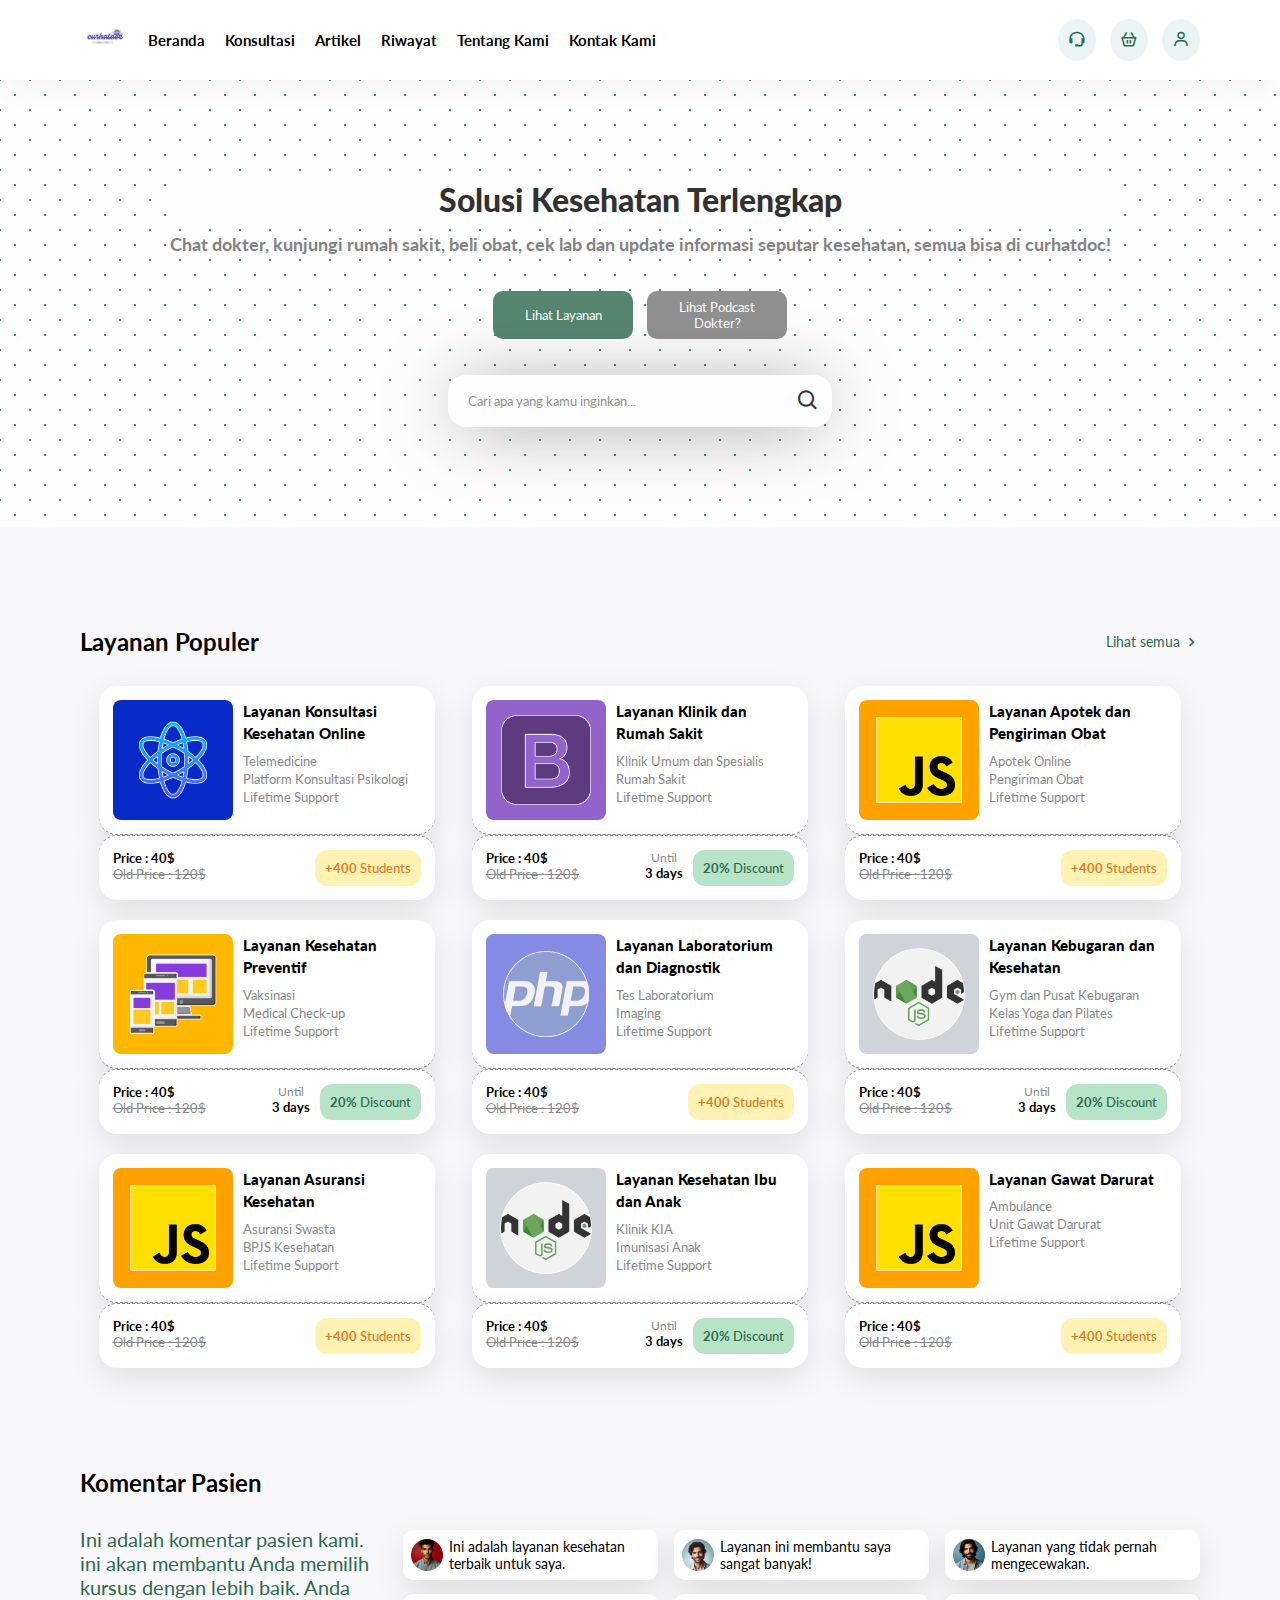
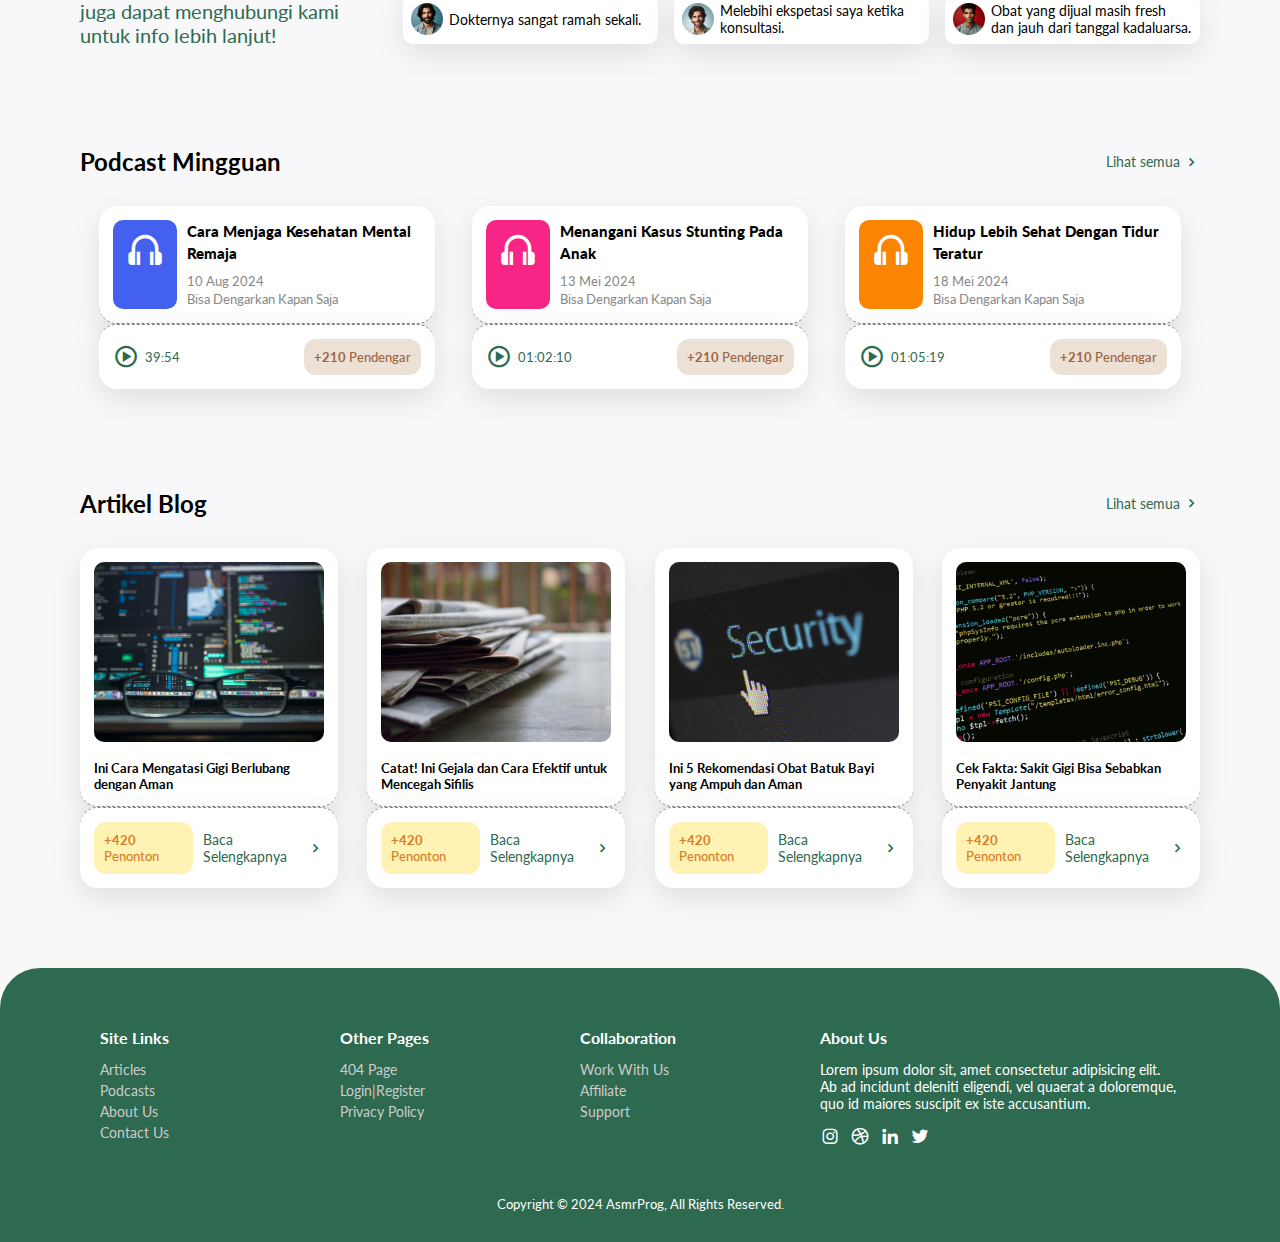
==== index.html @ 65552d1b "first commit" ====
<!DOCTYPE html>
<html lang="en">

<head>
    <meta charset="UTF-8">
    <meta name="viewport" content="width=device-width, initial-scale=1.0">
    <link href='https://unpkg.com/boxicons@2.1.4/css/boxicons.min.css' rel='stylesheet'>
    <link rel="stylesheet" href="style.css">
    <link rel="icon" href="assests/logo.png">
    <title>curhatdoc | Beli Obat, Tanya Dokter, Cek Lab</title>
</head>

<body>

    <nav>
        <div class="left">
            <div class="logo">
                <img src="assests/logo.png">
            </div>
            <div class="links">
                <a href="#">Beranda</a>
                <a href="#">Konsultasi</a>
                <a href="#">Artikel</a>
                <a href="#">Riwayat</a>
                <a href="#">Tentang Kami</a>
                <a href="#">Kontak Kami</a>
            </div>
        </div>

        <div class="buttons">
            <a href="#"><i class='bx bx-support'></i></a>
            <a href="#"><i class='bx bx-basket'></i></a>
            <a href="#"><i class='bx bx-user'></i></a>
        </div>

    </nav>

    <header>
        <div class="info">
            <h1>Solusi Kesehatan Terlengkap</h1>
            <p>Chat dokter, kunjungi rumah sakit, beli obat, cek lab dan update informasi seputar kesehatan, semua bisa di curhatdoc!</p>
        </div>
        <div class="buttons">
            <button class="see-all">Lihat Layanan</button>
            <button>Lihat Podcast Dokter?</button>
        </div>
        <div class="search">
            <input type="text" placeholder="Cari apa yang kamu inginkan...">
            <button><i class='bx bx-search'></i></button>
        </div>
    </header>

    <div class="content">
        <div class="separator">
            <h2>Layanan Populer</h2>
            <a href="#">Lihat semua <i class='bx bx-chevron-right'></i></a>
        </div>

        <div class="courses">
            <div class="item">
                <div class="top">
                    <img src="assests/course-1.jpg">
                    <div class="info">
                        <a href="#">Layanan Konsultasi Kesehatan Online</a>
                        <p>Telemedicine</p>
                        <p>Platform Konsultasi Psikologi</p>
                        <p>Lifetime Support</p>
                    </div>
                </div>
                <div class="bottom">
                    <div class="price">
                        <h5>Price : 40$</h5>
                        <p>Old Price : 120$</p>
                    </div>
                    <h5 class="tag"><span>+400</span> Students</h5>
                </div>
            </div>
            <div class="item">
                <div class="top">
                    <img src="assests/course-2.jpg">
                    <div class="info">
                        <a href="#">Layanan Klinik dan Rumah Sakit</a>
                        <p>Klinik Umum dan Spesialis</p>
                        <p>Rumah Sakit</p>
                        <p>Lifetime Support</p>
                    </div>
                </div>
                <div class="bottom">
                    <div class="price">
                        <h5>Price : 40$</h5>
                        <p>Old Price : 120$</p>
                    </div>
                    <div class="discount">
                        <div class="time">
                            <p>Until</p>
                            <h5>3 days</h5>
                        </div>
                        <h5><span>20%</span> Discount</h5>
                    </div>
                </div>
            </div>
            <div class="item">
                <div class="top">
                    <img src="assests/course-3.jpg">
                    <div class="info">
                        <a href="#">Layanan Apotek dan Pengiriman Obat</a>
                        <p>Apotek Online</p>
                        <p>Pengiriman Obat</p>
                        <p>Lifetime Support</p>
                    </div>
                </div>
                <div class="bottom">
                    <div class="price">
                        <h5>Price : 40$</h5>
                        <p>Old Price : 120$</p>
                    </div>
                    <h5 class="tag"><span>+400</span> Students</h5>
                </div>
            </div>
            <div class="item">
                <div class="top">
                    <img src="assests/course-4.jpg">
                    <div class="info">
                        <a href="#">Layanan Kesehatan Preventif</a>
                        <p>Vaksinasi</p>
                        <p>Medical Check-up</p>
                        <p>Lifetime Support</p>
                    </div>
                </div>
                <div class="bottom">
                    <div class="price">
                        <h5>Price : 40$</h5>
                        <p>Old Price : 120$</p>
                    </div>
                    <div class="discount">
                        <div class="time">
                            <p>Until</p>
                            <h5>3 days</h5>
                        </div>
                        <h5><span>20%</span> Discount</h5>
                    </div>
                </div>
            </div>
            <div class="item">
                <div class="top">
                    <img src="assests/course-5.jpg">
                    <div class="info">
                        <a href="#">Layanan Laboratorium dan Diagnostik</a>
                        <p>Tes Laboratorium</p>
                        <p>Imaging</p>
                        <p>Lifetime Support</p>
                    </div>
                </div>
                <div class="bottom">
                    <div class="price">
                        <h5>Price : 40$</h5>
                        <p>Old Price : 120$</p>
                    </div>
                    <h5 class="tag"><span>+400</span> Students</h5>
                </div>
            </div>
            <div class="item">
                <div class="top">
                    <img src="assests/course-6.jpg">
                    <div class="info">
                        <a href="#">Layanan Kebugaran dan Kesehatan</a>
                        <p>Gym dan Pusat Kebugaran</p>
                        <p>Kelas Yoga dan Pilates</p>
                        <p>Lifetime Support</p>
                    </div>
                </div>
                <div class="bottom">
                    <div class="price">
                        <h5>Price : 40$</h5>
                        <p>Old Price : 120$</p>
                    </div>
                    <div class="discount">
                        <div class="time">
                            <p>Until</p>
                            <h5>3 days</h5>
                        </div>
                        <h5><span>20%</span> Discount</h5>
                    </div>
                </div>
            </div>
            <div class="item">
                <div class="top">
                    <img src="assests/course-3.jpg">
                    <div class="info">
                        <a href="#">Layanan Asuransi Kesehatan</a>
                        <p>Asuransi Swasta</p>
                        <p>BPJS Kesehatan</p>
                        <p>Lifetime Support</p>
                    </div>
                </div>
                <div class="bottom">
                    <div class="price">
                        <h5>Price : 40$</h5>
                        <p>Old Price : 120$</p>
                    </div>
                    <h5 class="tag"><span>+400</span> Students</h5>
                </div>
            </div>
            <div class="item">
                <div class="top">
                    <img src="assests/course-6.jpg">
                    <div class="info">
                        <a href="#">Layanan Kesehatan Ibu dan Anak</a>
                        <p>Klinik KIA</p>
                        <p>Imunisasi Anak</p>
                        <p>Lifetime Support</p>
                    </div>
                </div>
                <div class="bottom">
                    <div class="price">
                        <h5>Price : 40$</h5>
                        <p>Old Price : 120$</p>
                    </div>
                    <div class="discount">
                        <div class="time">
                            <p>Until</p>
                            <h5>3 days</h5>
                        </div>
                        <h5><span>20%</span> Discount</h5>
                    </div>
                </div>
            </div>
            <div class="item">
                <div class="top">
                    <img src="assests/course-3.jpg">
                    <div class="info">
                        <a href="#">Layanan Gawat Darurat</a>
                        <p>Ambulance</p>
                        <p>Unit Gawat Darurat</p>
                        <p>Lifetime Support</p>
                    </div>
                </div>
                <div class="bottom">
                    <div class="price">
                        <h5>Price : 40$</h5>
                        <p>Old Price : 120$</p>
                    </div>
                    <h5 class="tag"><span>+400</span> Students</h5>
                </div>
            </div>
        </div>

        <div class="separator">
            <h2>Komentar Pasien</h2>
        </div>

        <div class="comments">
            <p>Ini adalah komentar pasien kami. ini akan membantu Anda memilih kursus dengan lebih baik. Anda juga dapat menghubungi kami untuk info lebih lanjut!</p>
            <div class="right">
                <div class="item">
                    <img src="assests/profile-3.png">
                    <p>Ini adalah layanan kesehatan terbaik untuk saya.</p>
                </div>
                <div class="item">
                    <img src="assests/profile-2.png">
                    <p>Layanan ini membantu saya sangat banyak!</p>
                </div>
                <div class="item">
                    <img src="assests/profile-1.png">
                    <p>Layanan yang tidak pernah mengecewakan.</p>
                </div>
                <div class="item">
                    <img src="assests/profile-1.png">
                    <p>Dokternya sangat ramah sekali.</p>
                </div>
                <div class="item">
                    <img src="assests/profile-2.png">
                    <p>Melebihi ekspetasi saya ketika konsultasi.</p>
                </div>
                <div class="item">
                    <img src="assests/profile-3.png">
                    <p>Obat yang dijual masih fresh dan jauh dari tanggal kadaluarsa.</p>
                </div>

            </div>
        </div>

        <div class="separator">
            <h2>Podcast Mingguan</h2>
            <a href="#">Lihat semua<i class='bx bx-chevron-right'></i></a>
        </div>

        <div class="podcasts">
            <div class="item">
                <div class="top">
                    <i class='bx bx-headphone'></i>
                    <div class="info">
                        <a href="#">Cara Menjaga Kesehatan Mental Remaja</a>
                        <p>10 Aug 2024</p>
                        <p>Bisa Dengarkan Kapan Saja</p>
                    </div>
                </div>
                <div class="bottom">
                    <div class="duration">
                        <i class='bx bx-play-circle'></i>
                        <p>39:54</p>
                    </div>
                    <h5 class="tag"><span>+210</span> Pendengar</h5>
                </div>
            </div>
            <div class="item">
                <div class="top">
                    <i class='bx bx-headphone'></i>
                    <div class="info">
                        <a href="#">Menangani Kasus Stunting Pada Anak</a>
                        <p>13 Mei 2024</p>
                        <p>Bisa Dengarkan Kapan Saja</p>
                    </div>
                </div>
                <div class="bottom">
                    <div class="duration">
                        <i class='bx bx-play-circle'></i>
                        <p>01:02:10</p>
                    </div>
                    <h5 class="tag"><span>+210</span> Pendengar</h5>
                </div>
            </div>
            <div class="item">
                <div class="top">
                    <i class='bx bx-headphone'></i>
                    <div class="info">
                        <a href="#">Hidup Lebih Sehat Dengan Tidur Teratur</a>
                        <p>18 Mei 2024</p>
                        <p>Bisa Dengarkan Kapan Saja</p>
                    </div>
                </div>
                <div class="bottom">
                    <div class="duration">
                        <i class='bx bx-play-circle'></i>
                        <p>01:05:19</p>
                    </div>
                    <h5 class="tag"><span>+210</span> Pendengar</h5>
                </div>
            </div>
        </div>

        <div class="separator">
            <h2>Artikel Blog</h2>
            <a href="#">Lihat semua <i class='bx bx-chevron-right'></i></a>
        </div>

        <div class="articles">
            <div class="item">
                <div class="top">
                    <img src="assests/art-1.jpg">
                    <h5>Ini Cara Mengatasi Gigi Berlubang dengan Aman</h5>
                </div>
                <div class="bottom">
                    <h5><span>+420</span> Penonton</h5>
                    <a href="#">Baca Selengkapnya <i class='bx bx-chevron-right'></i></a>
                </div>
            </div>
            <div class="item">
                <div class="top">
                    <img src="assests/art-2.jpg">
                    <h5>Catat! Ini Gejala dan Cara Efektif untuk Mencegah Sifilis</h5>
                </div>
                <div class="bottom">
                    <h5><span>+420</span> Penonton</h5>
                    <a href="#">Baca Selengkapnya <i class='bx bx-chevron-right'></i></a>
                </div>
            </div>
            <div class="item">
                <div class="top">
                    <img src="assests/art-3.jpg">
                    <h5>Ini 5 Rekomendasi Obat Batuk Bayi yang Ampuh dan Aman</h5>
                </div>
                <div class="bottom">
                    <h5><span>+420</span> Penonton</h5>
                    <a href="#">Baca Selengkapnya <i class='bx bx-chevron-right'></i></a>
                </div>
            </div>
            <div class="item">
                <div class="top">
                    <img src="assests/art-4.jpg">
                    <h5>Cek Fakta: Sakit Gigi Bisa Sebabkan Penyakit Jantung</h5>
                </div>
                <div class="bottom">
                    <h5><span>+420</span> Penonton</h5>
                    <a href="#">Baca Selengkapnya <i class='bx bx-chevron-right'></i></a>
                </div>
            </div>
        </div>

    </div>

    <footer>
        <div class="columns">
            <div class="col">
                <h5>Site Links</h5>
                <a href="#">Articles</a>
                <a href="#">Podcasts</a>
                <a href="#">About Us</a>
                <a href="#">Contact Us</a>
            </div>
            <div class="col">
                <h5>Other Pages</h5>
                <a href="#">404 Page</a>
                <a href="#">Login|Register</a>
                <a href="#">Privacy Policy</a>
            </div>
            <div class="col">
                <h5>Collaboration</h5>
                <a href="#">Work With Us</a>
                <a href="#">Affiliate</a>
                <a href="#">Support</a>
            </div>
            <div class="col last">
                <h5>About Us</h5>
                <p>Lorem ipsum dolor sit, amet consectetur adipisicing elit. Ab ad incidunt deleniti eligendi, vel
                    quaerat a
                    doloremque, quo id maiores suscipit ex iste accusantium.</p>
                <div class="social-links">
                    <i class='bx bxl-instagram'></i>
                    <i class='bx bxl-dribbble'></i>
                    <i class='bx bxl-linkedin'></i>
                    <i class='bx bxl-twitter'></i>
                </div>
            </div>
        </div>
        <div class="copyright">
            <p>Copyright © 2024 AsmrProg, All Rights Reserved.</p>
        </div>
    </footer>


</body>

</html>
---- style.css ----
@import url('https://fonts.googleapis.com/css2?family=Lato:ital,wght@0,100;0,300;0,400;0,700;0,900;1,100;1,300;1,400;1,700;1,900&display=swap');


*{
    margin: 0;
    padding: 0;
    box-sizing: border-box;
    font-family: 'Lato', sans-serif;
}

a{
    text-decoration: none;
    color: #000;
    transition: all 0.3s ease;
}

a:hover{
    color: #4361ee;
}

body{
    background-color: #f8f8f8;
}

nav{
    display: flex;
    align-items: center;
    justify-content: space-between;
    padding: 0 80px;
    height: 80px;
    background-color: #fff;
    box-shadow: rgba(0, 0, 0, 0.1) 0px 20px 25px -5px, rgba(0, 0, 0, 0.04) 0px 10px 10px -5px;
}

nav .left{
    display: flex;
    align-items: center;
    gap: 20px;
}

nav .left .logo img{
    width: 48px;
    height: 48px;
    object-fit: cover;
}

nav .left .links{
    display: flex;
    gap: 20px;
    font-size: 15px;
    font-weight: bold;
}

nav .buttons{
    display: flex;
    gap: 14px;
}

nav .buttons a{
    background-color: #eaf4f4;
    padding: 10px;
    color: #2d6a4f;
    border-radius: 50%;
    font-size: 18px;
}

header{
    display: flex;
    flex-direction: column;
    align-items: center;
    padding: 100px 0;
    justify-content: center;
    text-align: center;
    gap: 26px;
    background-color: #fff;
    opacity: 0.8;
    background-image:  radial-gradient(#2d6a4f 0.75px, transparent 0.75px), radial-gradient(#2d6a4f 0.75px, #ffffff 0.75px);
    background-size: 30px 30px;
    background-position: 0 0,15px 15px;
}

header .info h1{
    font-weight: 900;
    background: #fff;
}

header .info p{
    color: #666;
    font-size: 18px;
    margin-top: 14px;
    font-weight: bold;
    background: #fff;
}

header .buttons{
    display: flex;
    gap: 14px;
    margin-top: 10px;
}

header .buttons button{
    border: none;
    padding: 8px;
    width: 140px;
    border-radius: 10px;
    background-color: #777;
    color: #fff;
    cursor: pointer;
}

header .buttons button.see-all{
    background-color: #2d6a4f;
}

header .search{
    position: relative;
    width: 30%;
    margin-top: 10px;
}

header .search input{
    width: 100%;
    padding: 18px 20px;
    border: none;
    border-radius: 18px;
    box-shadow: 0px 4px 70px -10px rgba(0, 0, 0, 0.6);
    outline: none;
}

header .search button{
    position: absolute;
    right: 0;
    padding: 12px;
    font-size: 24px;
    border: none;
    background-color: transparent;
    cursor: pointer;
}

.content{
    background-color: #f8f8fa;
    padding: 100px 80px 0;
}

.content .separator{
    display: flex;
    align-items: center;
    justify-content: space-between;
    margin-bottom: 30px;
}

.content .separator a,
.content .articles .item .bottom a{
    display: flex;
    align-items: center;
    gap: 2px;
    color: #2d6a4f;
    font-size: 14px;
}

.content .separator a i,
.content .articles .item .bottom a i{
    font-size: 18px;
}

.content .courses,
.content .podcasts{
    display: flex;
    justify-content: space-around;
    flex-wrap: wrap;
    row-gap: 20px;
    margin-bottom: 100px;
}

.content .courses .item,
.content .podcasts .item{
    width: 30%;
}

.content .courses .item .top,
.content .courses .item .bottom,
.content .podcasts .item .top,
.content .podcasts .item .bottom,
.content .articles .item .top,
.content .articles .item .bottom{
    display: flex;
    gap: 10px;
    background-color: #fff;
    padding: 14px;
    box-shadow: 0 10px 30px rgba(0, 0, 0, 0.1);
    border-radius: 18px;
    border-bottom: 1px dashed #888;
}

.content .courses .item .top img{
    width: 120px;
    height: 120px;
    object-fit: cover;
    border-radius: 8px;
}

.content .courses .item .top .info a,
.content .podcasts .item .top .info a{
    display: block;
    font-size: 15px;
    font-weight: 900;
    margin-bottom: 8px;
    line-height: 1.4rem;
}

.content .courses .item .top .info p,
.content .podcasts .item .top .info p{
    color: #888;
    font-size: 13px;
    margin-bottom: 2px;
}

.content .courses .item .bottom,
.content .podcasts .item .bottom,
.content .articles .item .bottom{
    border-bottom: none;
    justify-content: space-between;    
    border-top: 1px dashed #888;
}

.content .courses .item .bottom .price p{
    color: #888;
    font-size: 13px;
    text-decoration: line-through;
}

.content .courses .item .bottom h5.tag,
.content .courses .item .bottom .discount > h5,
.content .podcasts .item .bottom h5,
.content .articles .item .bottom h5{
    font-weight: 500;
    background-color: #fff2b2;
    color: #db7c26;
    padding: 10px;
    border-radius: 12px;
    font-size: 13px;
}

.content .courses .item .bottom h5.tag span,
.content .courses .item .bottom .discount > h5 span,
.content .podcasts .item .bottom h5 span,
.content .articles .item .bottom h5 span{
    font-weight: bold;
}

.content .courses .item .bottom .discount{
    display: flex;
    gap: 10px;
}

.content .courses .item .bottom .discount > h5{
    background-color: #b7e4c7;
    color: #2d6a4f;
}

.content .courses .item .bottom .discount .time{
    text-align: center;
}

.content .courses .item .bottom .discount .time p{
    color: #888;
    font-size: 12px;
}

.content .courses .item .bottom .discount .time h5{
    font-size: 13px;
}

.content .comments{
    display: flex;
    align-items: center;
    justify-content: space-between;
    gap: 30px;
    margin: 0 0 100px;
}

.content .comments > p{
    width: 65%;
    color: #2d6a4f;
    font-size: 20px;
}

.content .comments .right{
    display: flex;
    justify-content: space-between;
    flex-wrap: wrap;
    row-gap: 14px;
}

.content .comments .right .item{
    display: flex;
    align-items: center;
    gap: 6px;
    background-color: #fff;
    padding: 8px;
    width: 32%;
    box-shadow: 0 10px 30px rgba(0, 0, 0, 0.1);
    border-radius: 10px;
}

.content .comments .right .item img{
    width: 32px;
    height: 32px;
    object-fit: cover;
    border-radius: 50%;
}

.content .comments .right .item p{
    font-size: 14px;
}

.content .podcasts .item .top i{
    font-size: 40px;
    background-color: #4361ee;
    padding: 12px;
    color: #fff;
    border-radius: 10px;
}

.content .podcasts .item:nth-child(2) .top i{
    background-color: #f72585;
}

.content .podcasts .item:nth-child(3) .top i{
    background-color: #fb8500;
}

.content .podcasts .item .bottom .duration{
    display: flex;
    align-items: center;
    gap: 6px;
}

.content .podcasts .item .bottom .duration i{
    font-size: 26px;
    color: #2d6a4f;
}

.content .podcasts .item .bottom .duration p{
    color: #2d6a4f;
    font-size: 13px;
}

.content .podcasts .item .bottom h5{
    background-color: #ede0d4;
    color: #9c6644;
}

.content .articles{
    display: flex;
    justify-content: space-between;
    margin-bottom: 80px;
    flex-wrap: wrap;
    row-gap: 20px;
}

.content .articles .item{
    width: 23%;
}

.content .articles .item .top{
    flex-direction: column;
}

.content .articles .item .top img{
    width: 100%;
    height: 180px;
    object-fit: cover;
    border-radius: 10px;
    margin-bottom: 8px;
}

footer{
    display: flex;
    flex-direction: column;
    align-items: center;
    padding: 60px 100px 30px;
    background-color: #2d6a4f;
    color: #fff;
    border-radius: 40px 40px 0 0;
}

footer .columns{
    display: flex;
    justify-content: space-around;
}

footer .columns .col{
    display: flex;
    flex-direction: column;
    flex: 2;
}

footer .columns .col.last{
    flex: 3;
}

footer .columns .col h5{
    margin-bottom: 14px;
    font-size: 16px;
}

footer .columns .col a{
    margin-bottom: 4px;
    color: #ccc;
    font-size: 14px;
}

footer .columns .col a:hover{
    color: #fff;
}

footer .columns .col.last p{
    font-size: 14px;
    margin-bottom: 14px;
}

footer .columns .col.last .social-links{
    display: flex;
    align-items: center;
    gap: 10px;
}

footer .columns .col.last .social-links i{
    font-size: 20px;
    cursor: pointer;
}

footer .copyright{
    margin-top: 50px;
    font-size: 13px;
}

@media screen and (max-width:1200px) {
    
    nav{
        padding: 0 60px;
    }

    header .search{
        width: 50%;
    }

    .content{
        padding: 100px 60px 0;
    }

    .content .courses .item .top,
    .content .courses .item .bottom,
    .content .articles .item .bottom{
        flex-direction: column;
    }

    .content .courses .item .top img{
        width: 100%;
        height: 180px;
    }

    .content .courses .item .bottom .price{
        text-align: center;
    }

    .content .courses .item .bottom .discount{
        justify-content: space-between;
    }

    .content .courses .item .bottom h5.tag{
        text-align: center;
    }

    .content .courses .item .bottom .discount > h5{
        width: 70%;
        text-align: center;
    }

    .content .comments{
        flex-direction: column;
    }

    .content .comments > p{
        width: 100%;
        font-size: 16px;
    }

}

@media screen and (max-width: 940px) {
    
    nav .left .logo{
        display: none;
    }

    .content .courses .item,
    .content .articles .item{
        width: 45%;
    }

    .content .courses .item .bottom .discount > h5{
        width: 80%;
    }

    .content .comments .right .item{
        width: 48%;
    }

    .content .podcasts .item .top,
    .content .podcasts .item .bottom{
        flex-direction: column;
    }

    .content .podcasts .item .top i{
        text-align: center;
        padding: 18px;
    }

    .content .podcasts .item .bottom{
        text-align: center;
    }

    .content .articles .item .top img{
        height: 220px;
    }

    footer{
        padding: 60px 70px 30px;
    }

    footer .columns{
        flex-wrap: wrap;
        row-gap: 20px;
    }

    footer .columns .col,
    footer .columns .col.last{
        width: 45%;
        flex: none;
    }

}

@media screen and (max-width:768px) {
    
    nav{
        padding: 0 30px;
    }

    nav .left .links{
        font-size: 13px;
        gap: 14px;
    }

    nav .buttons a:first-child{
        display: none;
    }

    header .info h1{
        font-size: 26px;
    }

    header .info p{
        font-size: 16px;
    }

    header .search{
        width: 70%;
    }

    .content{
        padding: 100px 30px 0;
    }

    .content .courses .item .top{
        height: 324px;
    }

    .content .courses .item .bottom .discount .time{
        display: none;
    }

    .content .courses .item .bottom .discount > h5{
        width: 100%;
    }

    .content .articles .item .top img{
        height: 160px;
    }

    footer{
        padding: 60px 50px 30px;
    }

}

@media screen and (max-width:576px) {
    
    nav .left .links a:nth-child(5),
    nav .left .links a:nth-child(6){
        display: none;
    }

    .content .courses .item .top .info a,
    .content .podcasts .item .top .info a{
        font-size: 14px;
    }

    .content .comments .right .item p{
        font-size: 13px;
    }

    .content .podcasts .item .top .info p{
        font-size: 11px;
    }

    .content .podcasts .item .bottom .duration i{
        font-size: 20px;
    }

    footer{
        padding: 60px 30px 30px;
    }

}
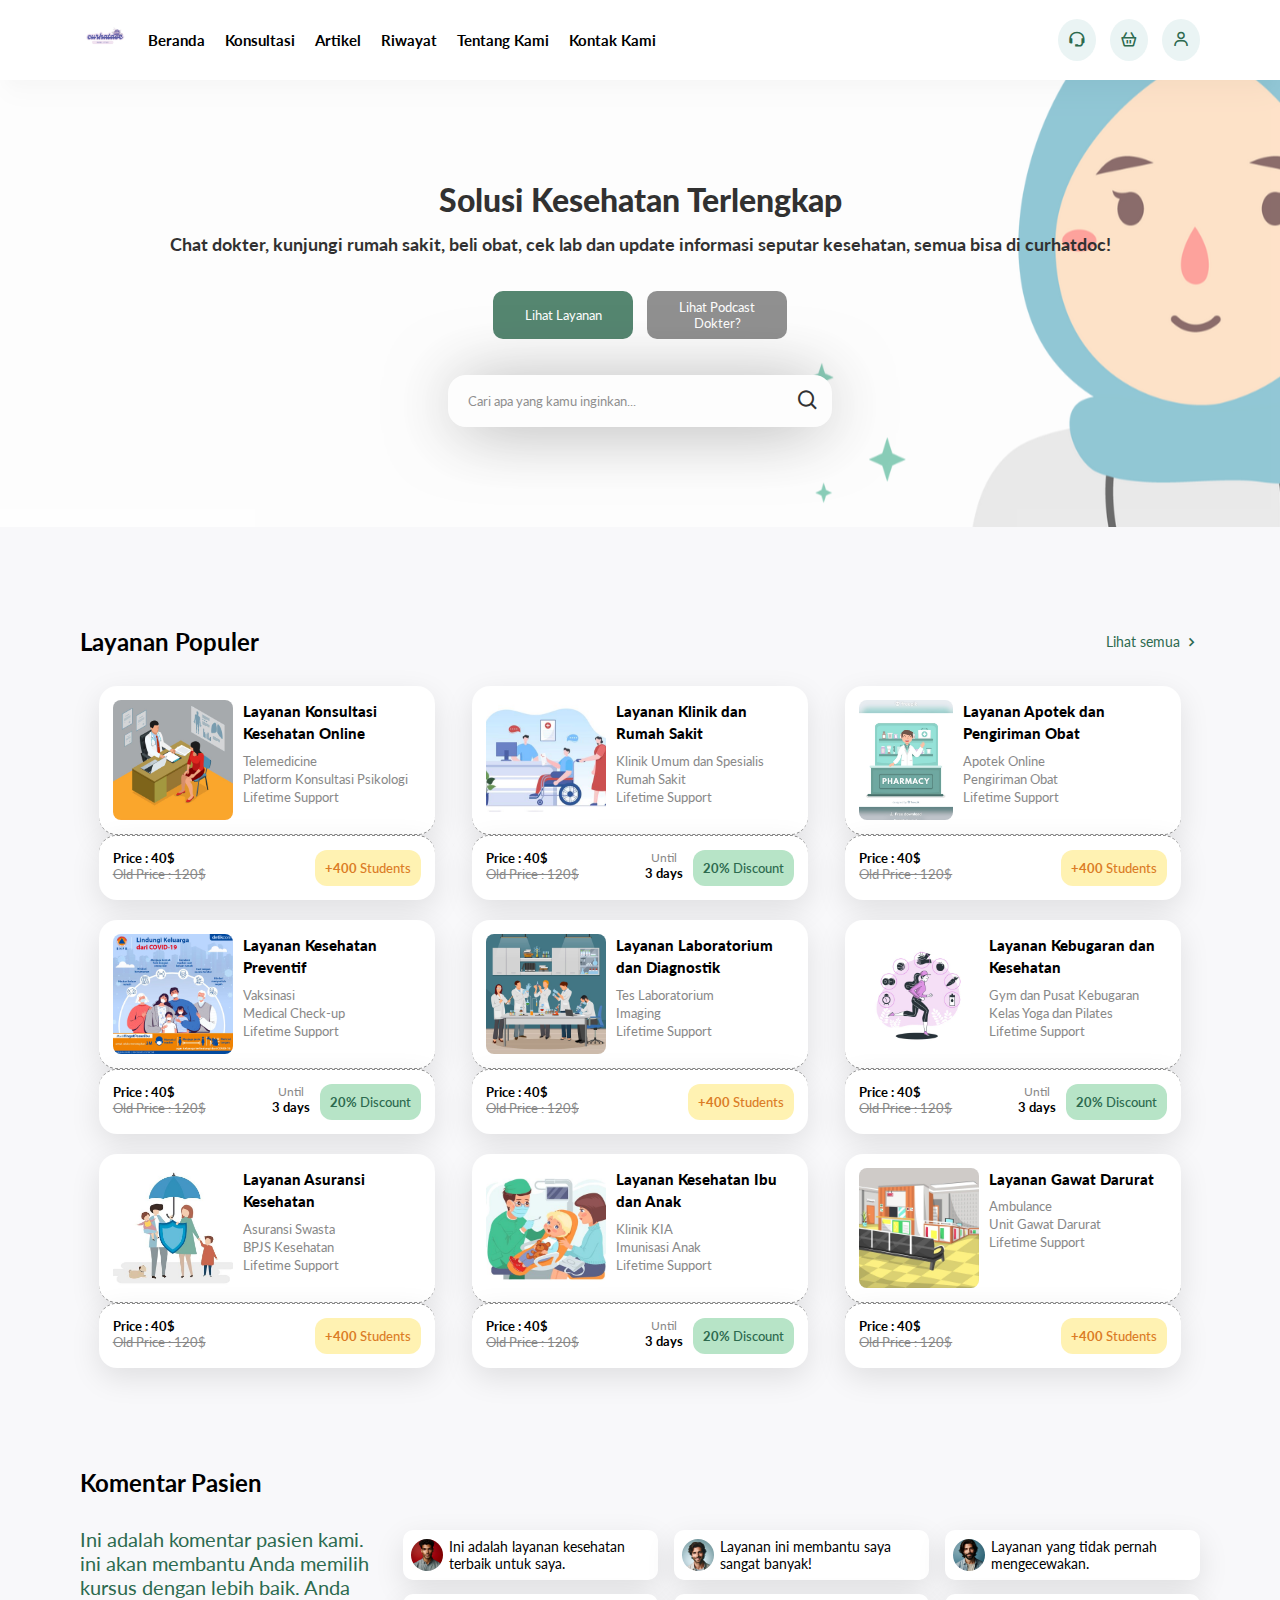
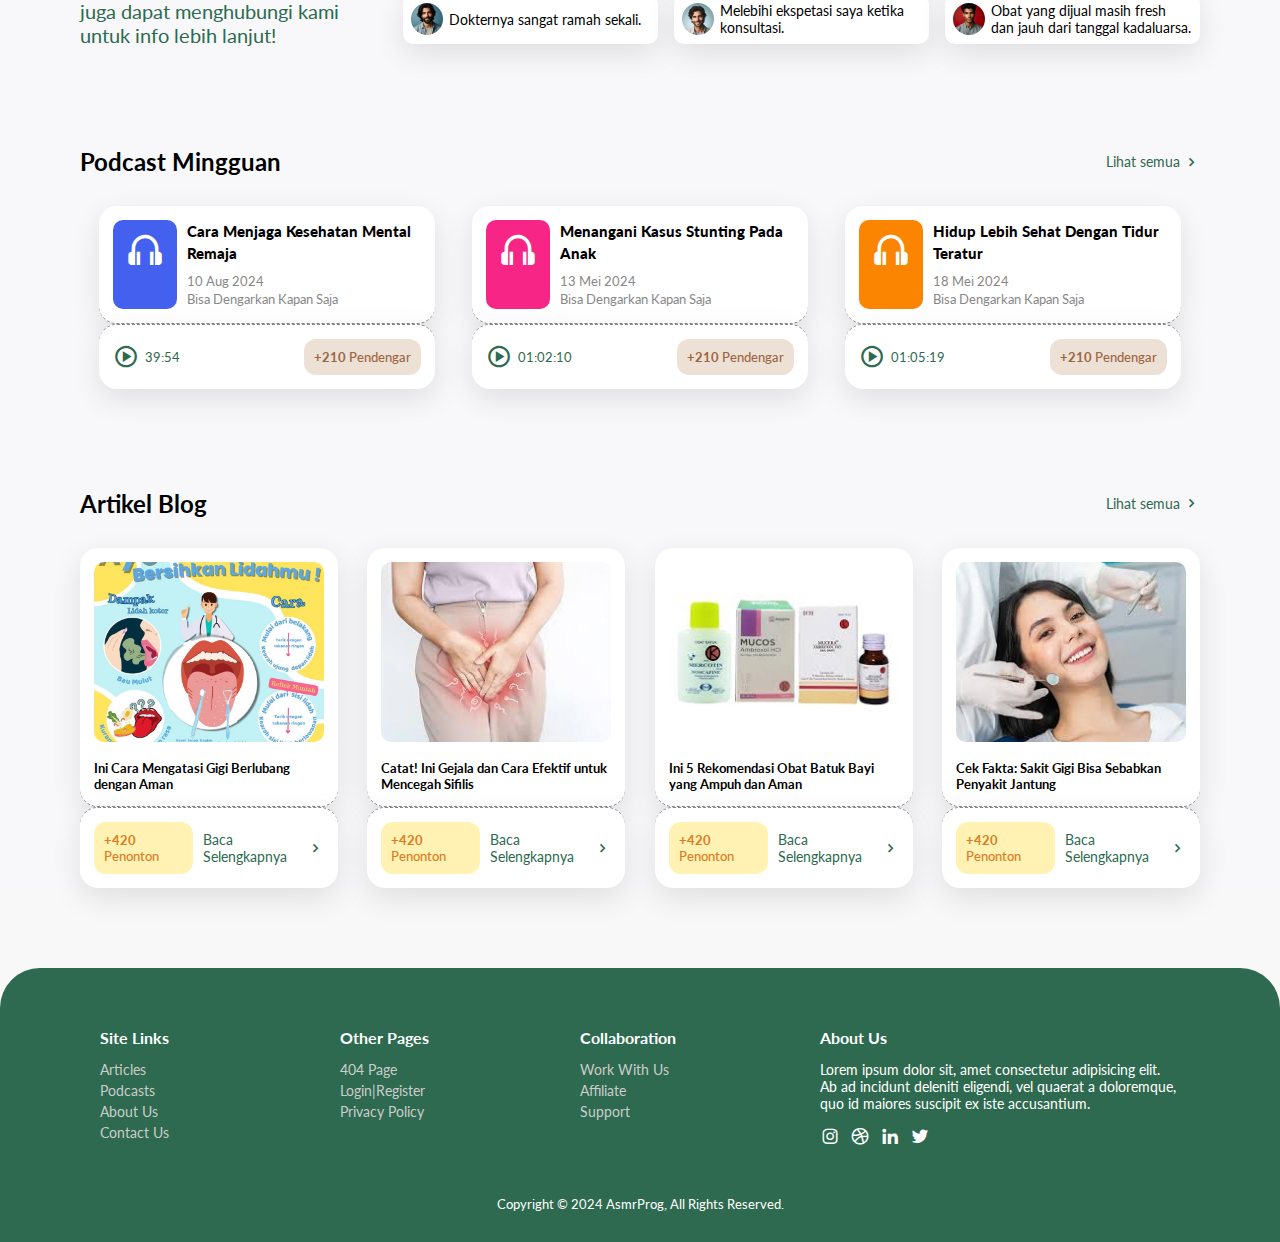
==== commit 1fa67b7b: "project revisi" ====
--- a/index.html
+++ b/index.html
@@ -59,7 +59,7 @@
         <div class="courses">
             <div class="item">
                 <div class="top">
-                    <img src="assests/course-1.jpg">
+                    <img src="assests/course-1.jpeg">
                     <div class="info">
                         <a href="#">Layanan Konsultasi Kesehatan Online</a>
                         <p>Telemedicine</p>
@@ -77,7 +77,7 @@
             </div>
             <div class="item">
                 <div class="top">
-                    <img src="assests/course-2.jpg">
+                    <img src="assests/course-2.jpeg">
                     <div class="info">
                         <a href="#">Layanan Klinik dan Rumah Sakit</a>
                         <p>Klinik Umum dan Spesialis</p>
@@ -101,7 +101,7 @@
             </div>
             <div class="item">
                 <div class="top">
-                    <img src="assests/course-3.jpg">
+                    <img src="assests/course-3.jpeg">
                     <div class="info">
                         <a href="#">Layanan Apotek dan Pengiriman Obat</a>
                         <p>Apotek Online</p>
@@ -119,7 +119,7 @@
             </div>
             <div class="item">
                 <div class="top">
-                    <img src="assests/course-4.jpg">
+                    <img src="assests/course-4.jpeg">
                     <div class="info">
                         <a href="#">Layanan Kesehatan Preventif</a>
                         <p>Vaksinasi</p>
@@ -143,7 +143,7 @@
             </div>
             <div class="item">
                 <div class="top">
-                    <img src="assests/course-5.jpg">
+                    <img src="assests/course-5.jpeg">
                     <div class="info">
                         <a href="#">Layanan Laboratorium dan Diagnostik</a>
                         <p>Tes Laboratorium</p>
@@ -161,7 +161,7 @@
             </div>
             <div class="item">
                 <div class="top">
-                    <img src="assests/course-6.jpg">
+                    <img src="assests/course-6.jpeg">
                     <div class="info">
                         <a href="#">Layanan Kebugaran dan Kesehatan</a>
                         <p>Gym dan Pusat Kebugaran</p>
@@ -185,7 +185,7 @@
             </div>
             <div class="item">
                 <div class="top">
-                    <img src="assests/course-3.jpg">
+                    <img src="assests/course-7.jpeg">
                     <div class="info">
                         <a href="#">Layanan Asuransi Kesehatan</a>
                         <p>Asuransi Swasta</p>
@@ -203,7 +203,7 @@
             </div>
             <div class="item">
                 <div class="top">
-                    <img src="assests/course-6.jpg">
+                    <img src="assests/course-8.jpeg">
                     <div class="info">
                         <a href="#">Layanan Kesehatan Ibu dan Anak</a>
                         <p>Klinik KIA</p>
@@ -227,7 +227,7 @@
             </div>
             <div class="item">
                 <div class="top">
-                    <img src="assests/course-3.jpg">
+                    <img src="assests/course-9.jpeg">
                     <div class="info">
                         <a href="#">Layanan Gawat Darurat</a>
                         <p>Ambulance</p>
@@ -347,7 +347,7 @@
         <div class="articles">
             <div class="item">
                 <div class="top">
-                    <img src="assests/art-1.jpg">
+                    <img src="assests/art-1.jpeg">
                     <h5>Ini Cara Mengatasi Gigi Berlubang dengan Aman</h5>
                 </div>
                 <div class="bottom">
@@ -357,7 +357,7 @@
             </div>
             <div class="item">
                 <div class="top">
-                    <img src="assests/art-2.jpg">
+                    <img src="assests/art-2.jpeg">
                     <h5>Catat! Ini Gejala dan Cara Efektif untuk Mencegah Sifilis</h5>
                 </div>
                 <div class="bottom">
@@ -367,7 +367,7 @@
             </div>
             <div class="item">
                 <div class="top">
-                    <img src="assests/art-3.jpg">
+                    <img src="assests/art-3.jpeg">
                     <h5>Ini 5 Rekomendasi Obat Batuk Bayi yang Ampuh dan Aman</h5>
                 </div>
                 <div class="bottom">
@@ -377,7 +377,7 @@
             </div>
             <div class="item">
                 <div class="top">
-                    <img src="assests/art-4.jpg">
+                    <img src="assests/art-4.jpeg">
                     <h5>Cek Fakta: Sakit Gigi Bisa Sebabkan Penyakit Jantung</h5>
                 </div>
                 <div class="bottom">
--- a/style.css
+++ b/style.css
@@ -72,24 +72,23 @@
     justify-content: center;
     text-align: center;
     gap: 26px;
-    background-color: #fff;
+    background-color: #f8f8f8;
     opacity: 0.8;
-    background-image:  radial-gradient(#2d6a4f 0.75px, transparent 0.75px), radial-gradient(#2d6a4f 0.75px, #ffffff 0.75px);
-    background-size: 30px 30px;
-    background-position: 0 0,15px 15px;
+    background: url("assests/background.png");
+    background-repeat: no-repeat;
+    background-size: auto;
+    background-position: center;
 }
 
 header .info h1{
     font-weight: 900;
-    background: #fff;
 }
 
 header .info p{
-    color: #666;
+    color: black;
     font-size: 18px;
     margin-top: 14px;
     font-weight: bold;
-    background: #fff;
 }
 
 header .buttons{
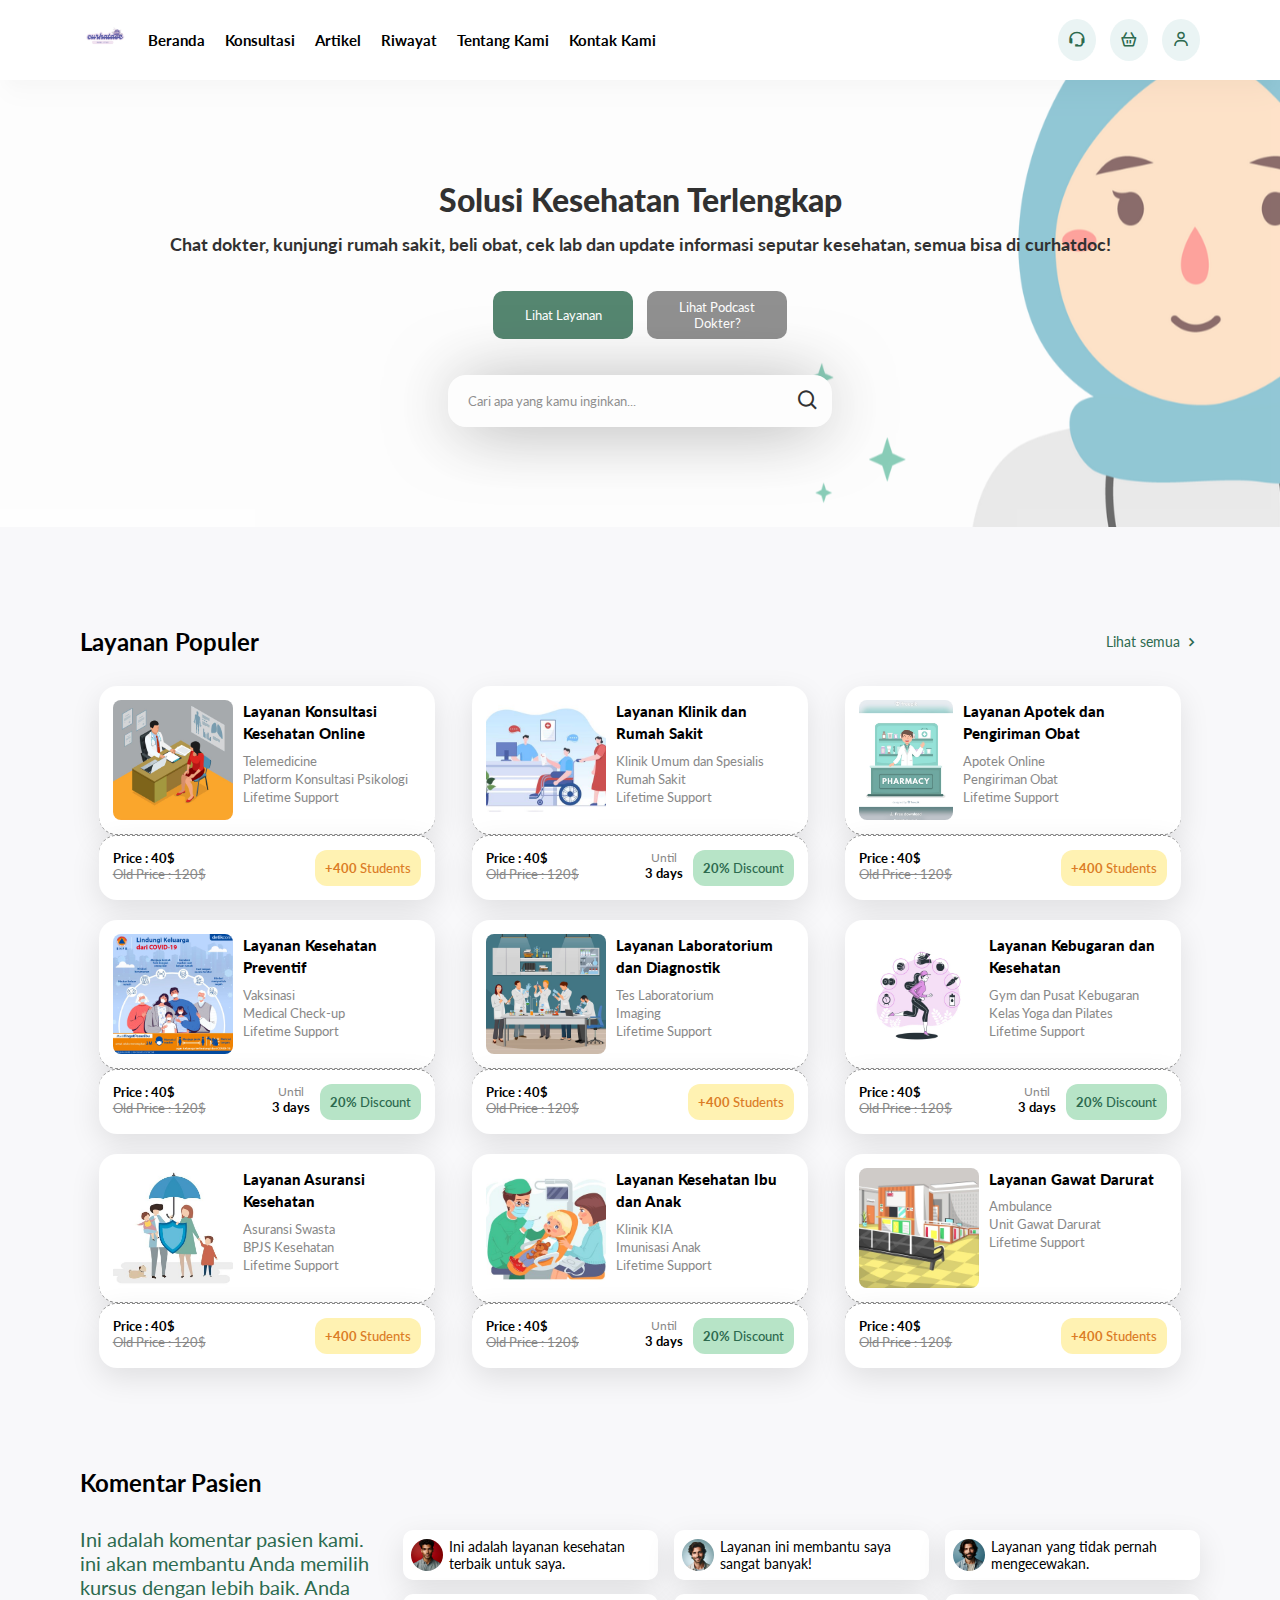
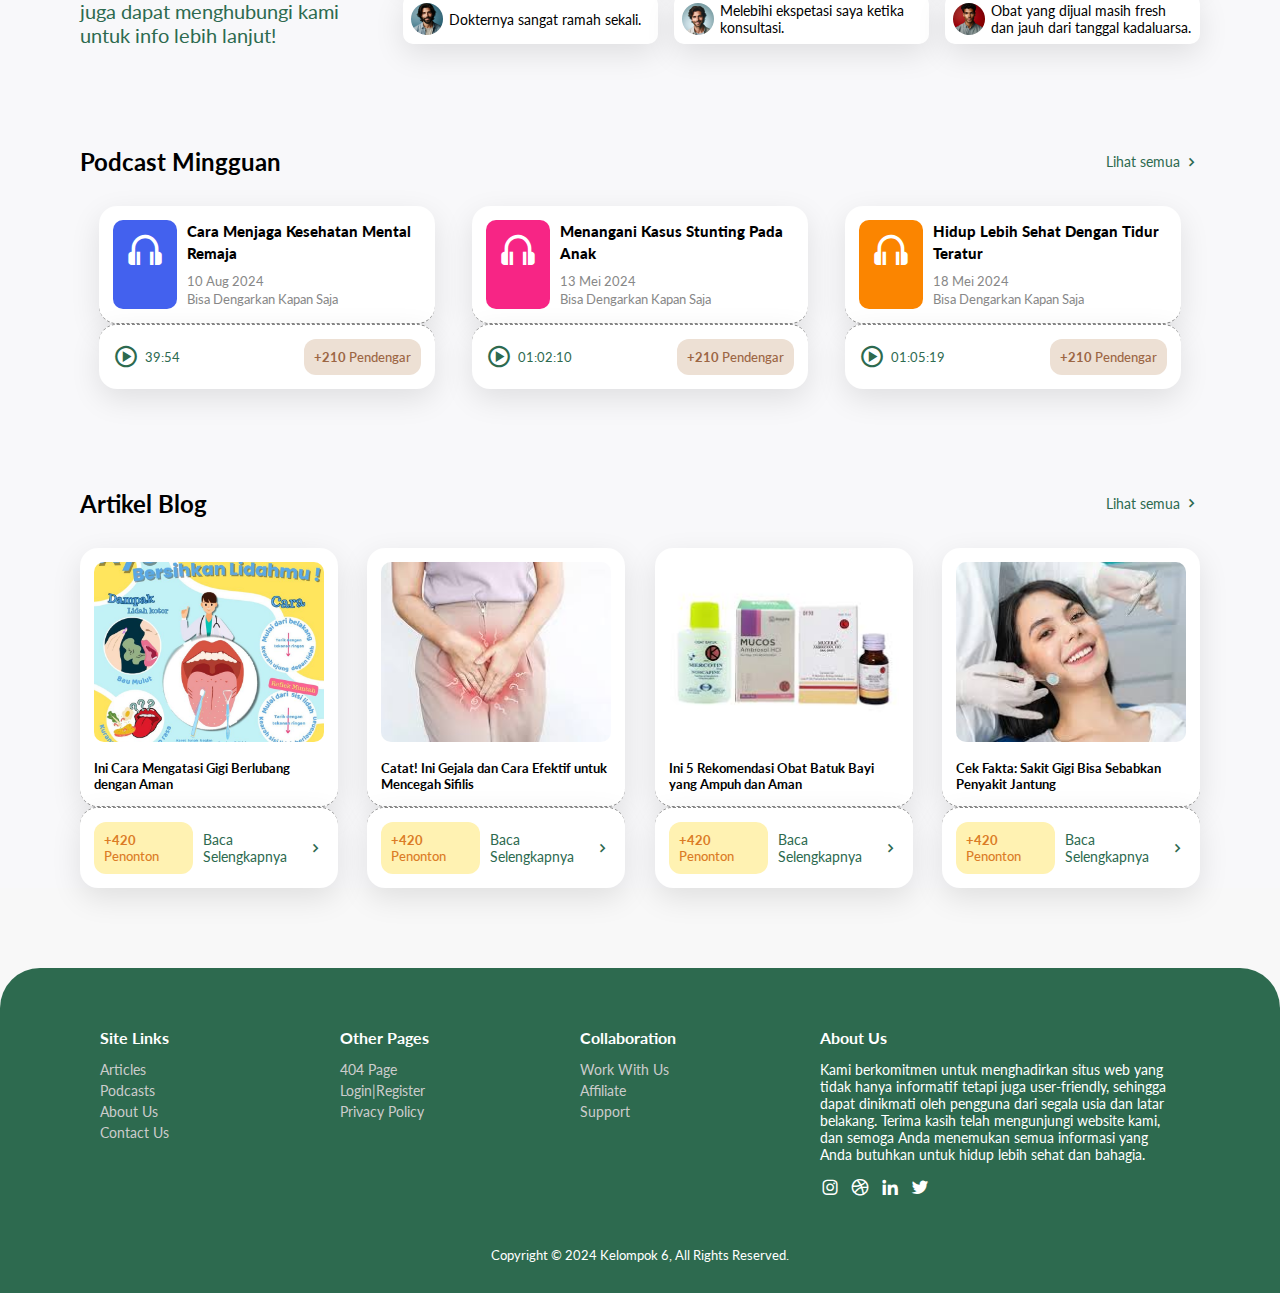
==== commit c86755a5: "project revisi 2" ====
--- a/index.html
+++ b/index.html
@@ -412,9 +412,7 @@
             </div>
             <div class="col last">
                 <h5>About Us</h5>
-                <p>Lorem ipsum dolor sit, amet consectetur adipisicing elit. Ab ad incidunt deleniti eligendi, vel
-                    quaerat a
-                    doloremque, quo id maiores suscipit ex iste accusantium.</p>
+                <p>Kami berkomitmen untuk menghadirkan situs web yang tidak hanya informatif tetapi juga user-friendly, sehingga dapat dinikmati oleh pengguna dari segala usia dan latar belakang. Terima kasih telah mengunjungi website kami, dan semoga Anda menemukan semua informasi yang Anda butuhkan untuk hidup lebih sehat dan bahagia.</p>
                 <div class="social-links">
                     <i class='bx bxl-instagram'></i>
                     <i class='bx bxl-dribbble'></i>
@@ -424,7 +422,7 @@
             </div>
         </div>
         <div class="copyright">
-            <p>Copyright © 2024 AsmrProg, All Rights Reserved.</p>
+            <p>Copyright © 2024 Kelompok 6, All Rights Reserved.</p>
         </div>
     </footer>
 
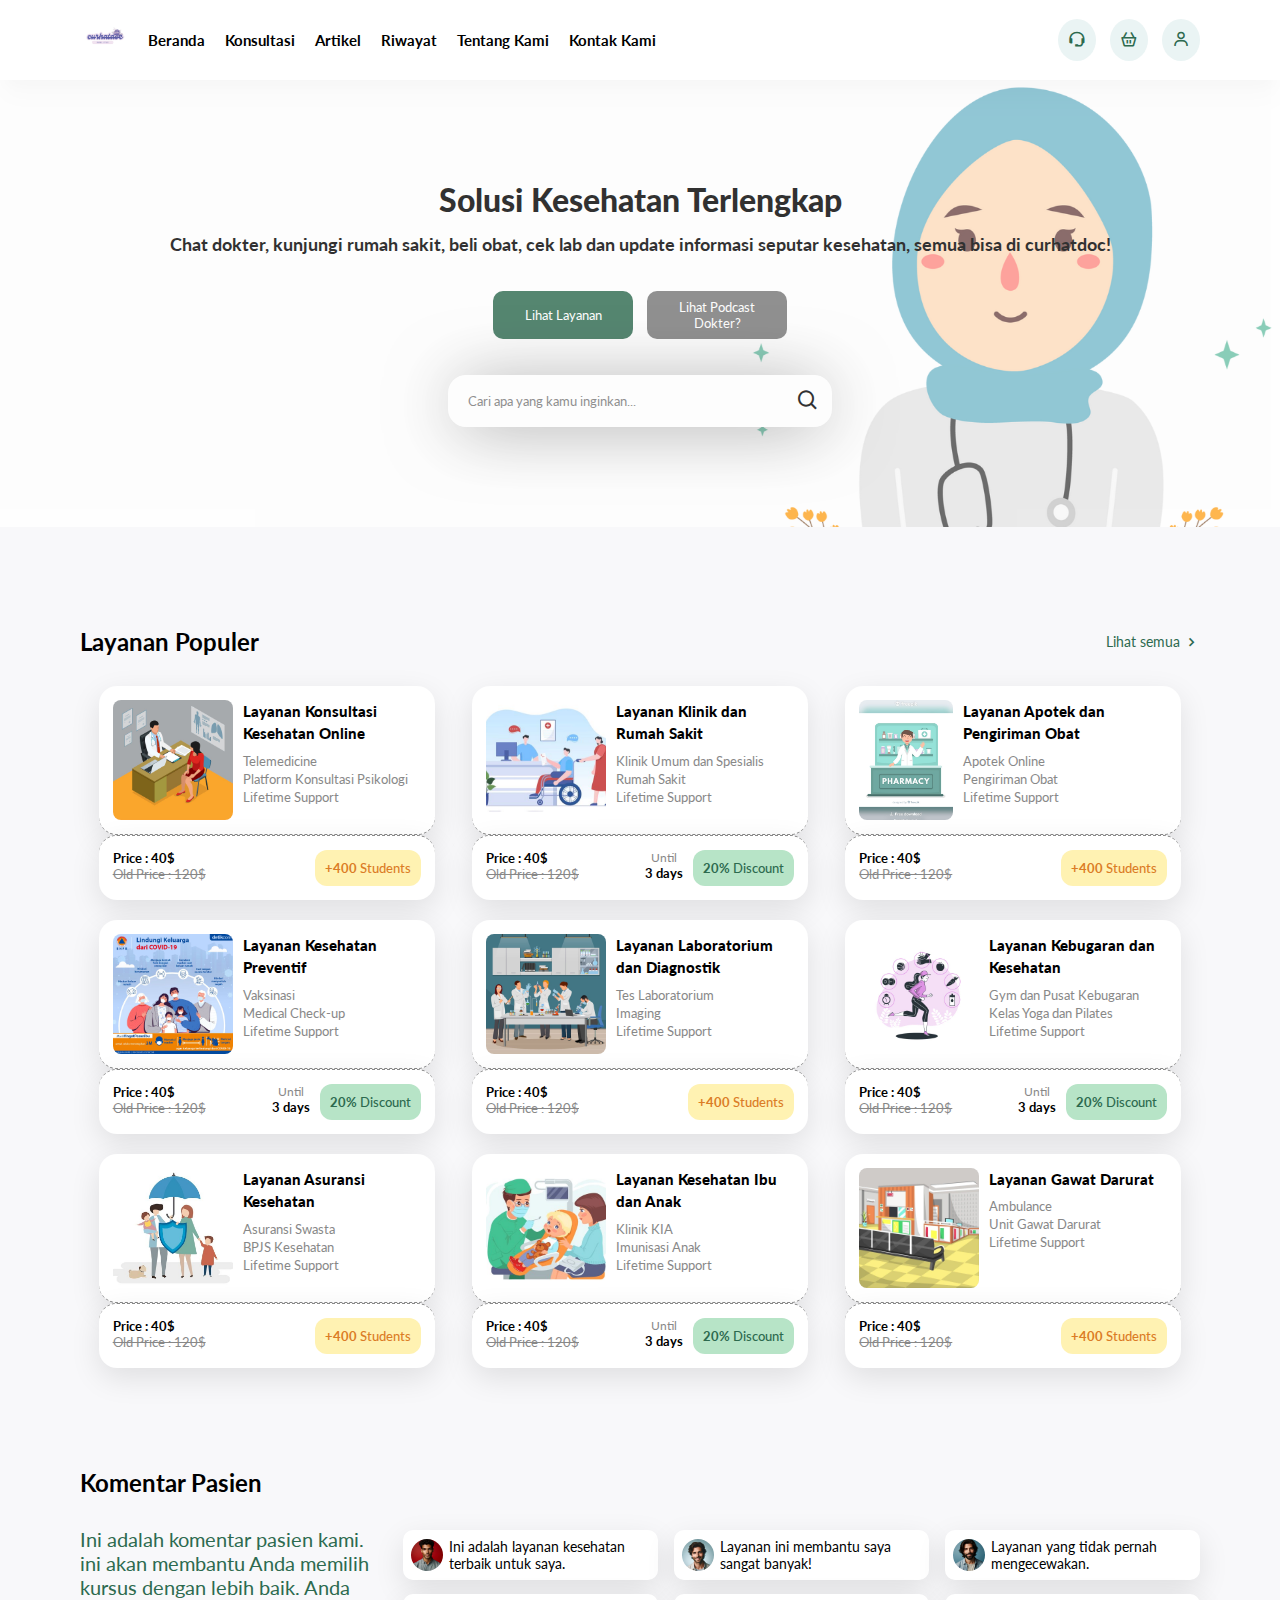
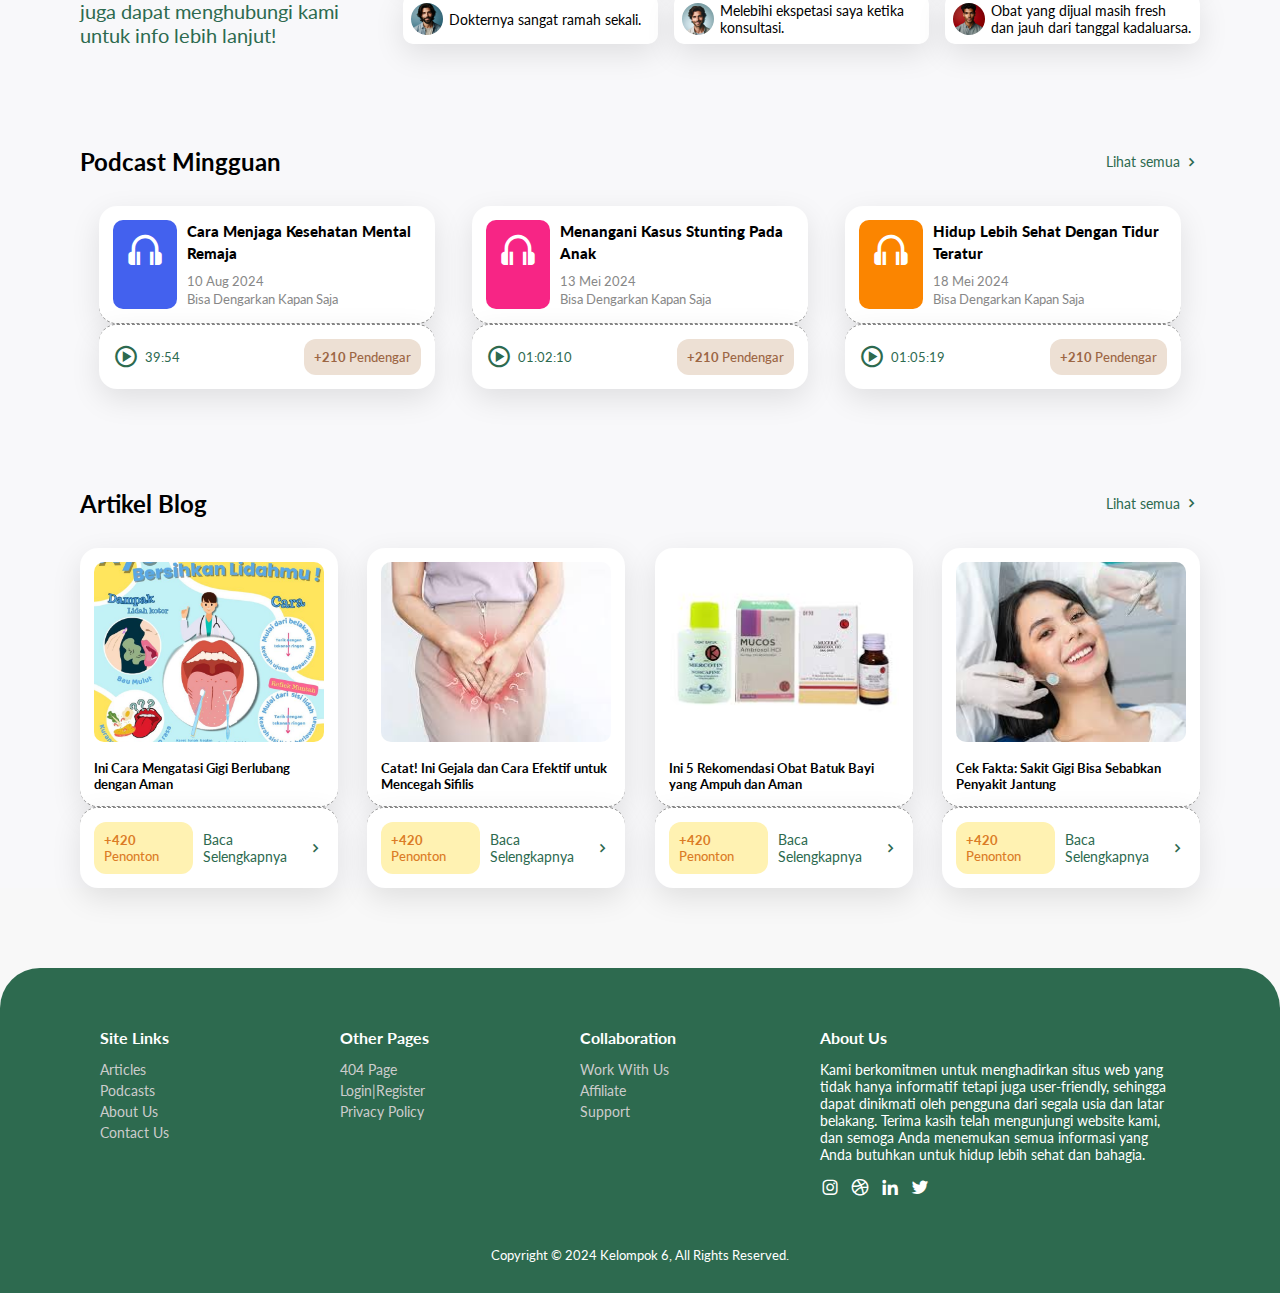
==== commit 56519123: "project done nih" ====
--- a/index.html
+++ b/index.html
@@ -30,7 +30,7 @@
         <div class="buttons">
             <a href="#"><i class='bx bx-support'></i></a>
             <a href="#"><i class='bx bx-basket'></i></a>
-            <a href="#"><i class='bx bx-user'></i></a>
+            <a href="login.html"><i class='bx bx-user'></i></a>
         </div>
 
     </nav>
--- a/style.css
+++ b/style.css
@@ -76,7 +76,7 @@
     opacity: 0.8;
     background: url("assests/background.png");
     background-repeat: no-repeat;
-    background-size: auto;
+    background-size: cover;
     background-position: center;
 }
 
